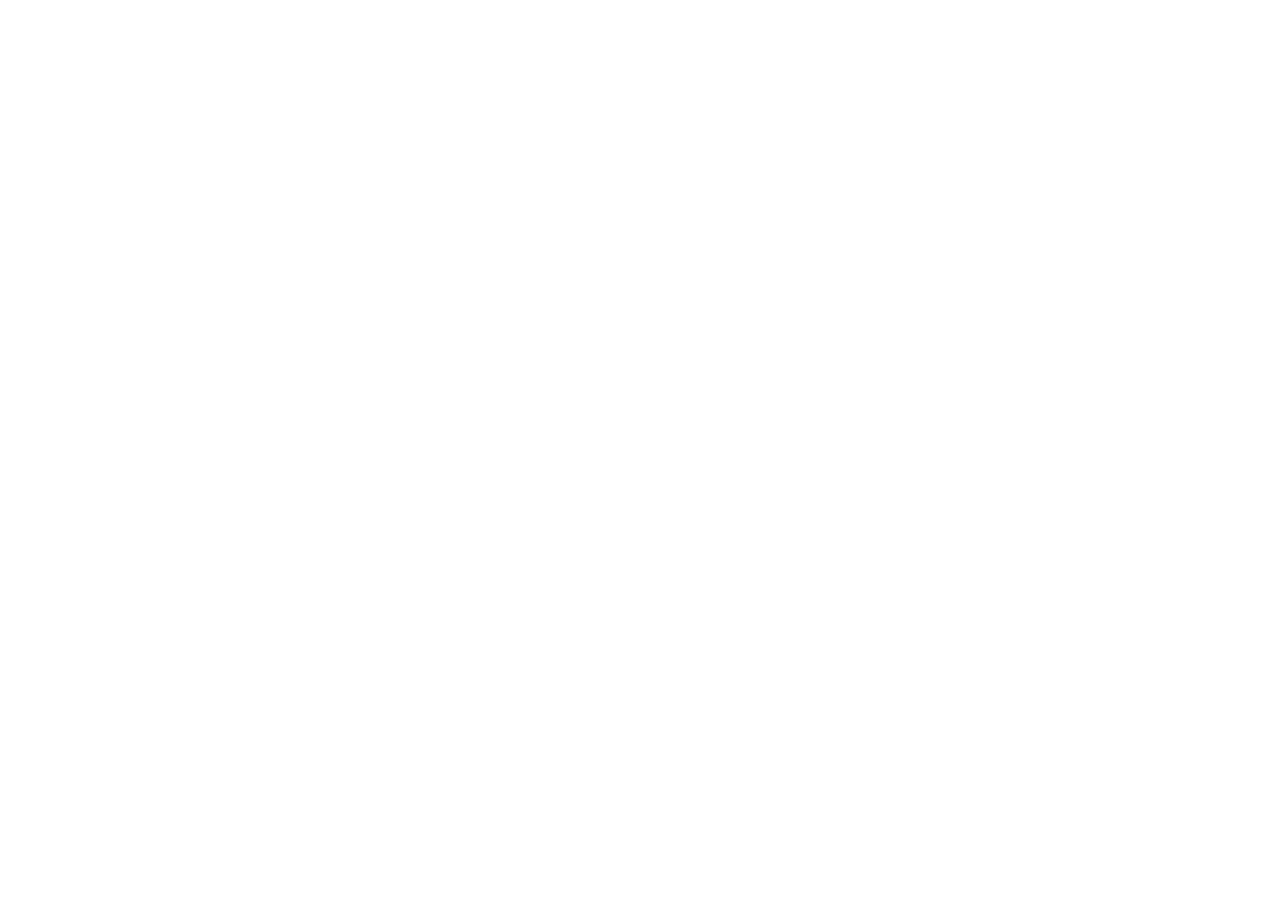
==== index.html @ 0cc3f5cf "inizio" ====
<!DOCTYPE html>
<html lang="en">
<head>
    <meta charset="UTF-8">
    <meta name="viewport" content="width=device-width, initial-scale=1.0">
    <title>Document</title>
</head>
<body>
    <header>
        
    </header>
    <main>



    </main>















</body>
</html>
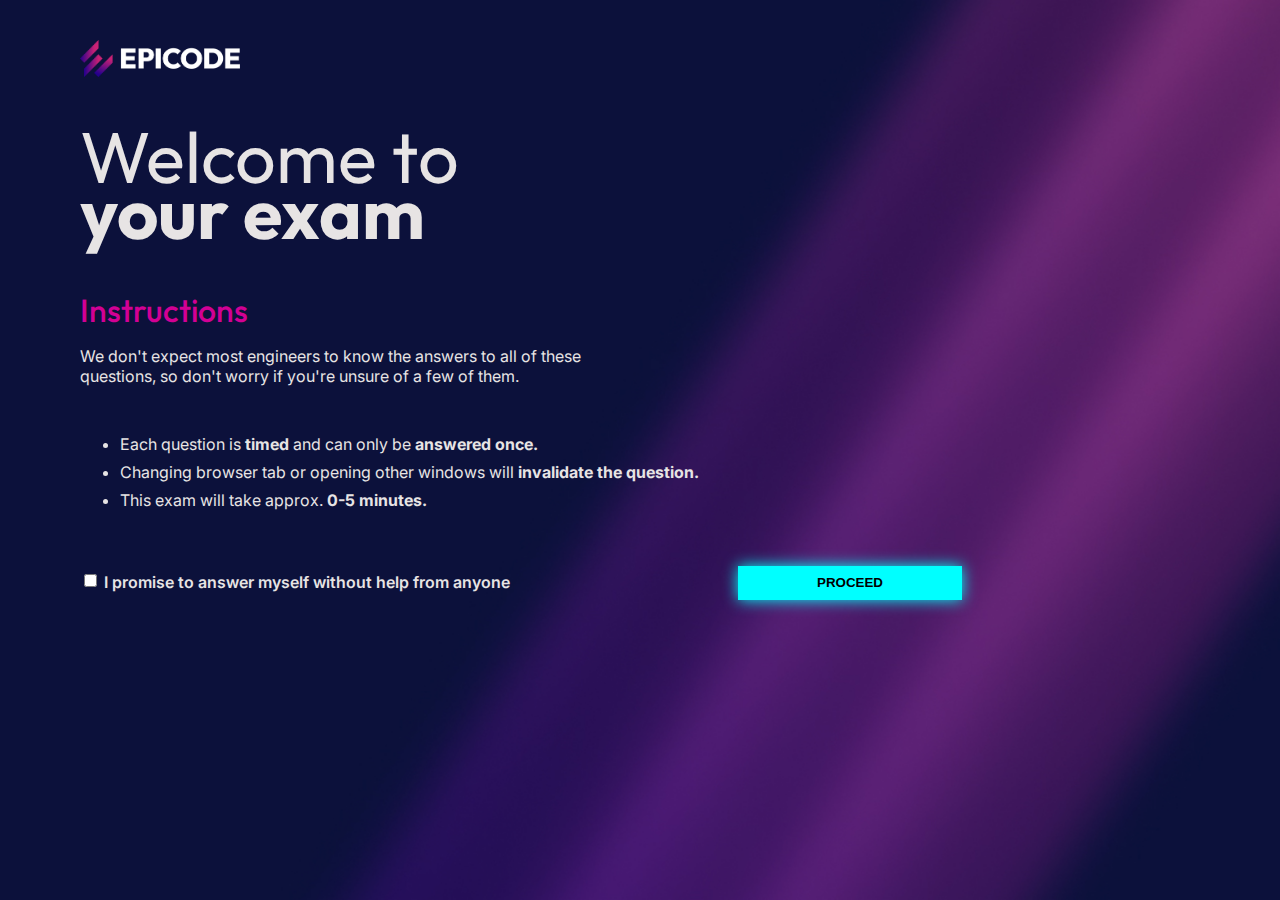
==== commit a9f5041f: "finished the welcome page" ====
--- a/index.html
+++ b/index.html
@@ -3,16 +3,37 @@
 <head>
     <meta charset="UTF-8">
     <meta name="viewport" content="width=device-width, initial-scale=1.0">
+    <link rel="stylesheet" href="./assets/CSS/general.css">
+    <link rel="stylesheet" href="./assets/CSS/welcome.css">
     <title>Document</title>
+    
 </head>
 <body>
     <header>
-        
+        <img class="epicode_logo" src="./assets/epicode_logo.png">
     </header>
     <main>
+        <article>
+            <h1>
+                Welcome to <br><span>your exam</span>
+            </h1>
+            <h3> Instructions</h3>
 
+            <p> We don't expect most engineers to know the answers to all of these<br>
+                questions, so don't worry if you're unsure of a few of them. </p>
+            
+            <ul> 
+                <li>Each question is <span>timed</span> and can only be <span>answered once.</span></li>
+                <li>Changing browser tab or opening other windows will <span>invalidate the question.</span></li>
+                <li>This exam will take approx. <span>0-5 minutes.</span></li>
+            </ul>
 
-
+            <form>
+                <input type="checkbox" id="checkbox" />
+                I promise to answer myself without help from anyone
+                <button>PROCEED</button>
+            </form>
+    </article>
     </main>
 
 
--- a/assets/CSS/general.css
+++ b/assets/CSS/general.css
@@ -0,0 +1,33 @@
+@import url('https://fonts.googleapis.com/css2?family=Outfit:wght@100..900&display=swap');
+@import url('https://fonts.googleapis.com/css2?family=Inter:ital,opsz,wght@0,14..32,100..900;1,14..32,100..900&display=swap');
+
+
+body{
+    margin: 0;
+    background-image: url(../bg.jpg);
+    background-size: 100%;
+    color: rgb(231, 228, 228);
+    padding-inline: 5rem;
+    padding-top: 2.5rem;
+    min-width: 60%;
+    font-family: "Inter", sans-serif;
+    font-optical-sizing: auto;
+    font-weight: 400;
+    font-style: normal;
+    
+}
+
+header{
+    text-align:left;
+}
+
+.epicode_logo{
+    width: 10rem;
+
+}
+h1{
+    font-family: "Outfit", sans-serif;
+    font-optical-sizing: auto;
+    font-weight: <weight>;
+    font-style: normal;
+}--- a/assets/CSS/welcome.css
+++ b/assets/CSS/welcome.css
@@ -0,0 +1,58 @@
+@import url('https://fonts.googleapis.com/css2?family=Outfit:wght@100..900&display=swap');
+@import url('https://fonts.googleapis.com/css2?family=Inter:ital,opsz,wght@0,14..32,100..900;1,14..32,100..900&display=swap');
+
+
+h1{
+    font-size: 4.5rem;
+    font-weight: 400;
+    line-height: 78%;
+}
+
+h1 span{
+    font-weight: bold;
+}
+
+h3{
+    font-family: "Outfit", sans-serif;
+    font-optical-sizing: auto;
+    font-weight: 500;
+    font-style: normal;
+    color: #D20094;
+    font-size: 2rem;
+    margin-bottom:0;
+
+}
+
+p{
+    font-size: 1rem;
+}
+
+ul{
+    padding-top: 2rem;
+    padding-bottom: 2rem;
+}
+
+ul li{
+    padding-bottom: 0.5rem;
+
+}
+span{
+    font-weight: 700;
+
+}
+form{
+    font-weight: 600;
+}
+
+button{
+    font-weight: 800;
+    width: 20%;
+    background-color:#00FFFF ;
+    margin-left: 20%;
+    padding-left: 0.9rem;
+    padding-right: 0.9rem;
+    padding-top: 0.6rem;
+    padding-bottom: 0.6rem;
+    border: none;
+    box-shadow: 0 0 15px #00FFFF;
+}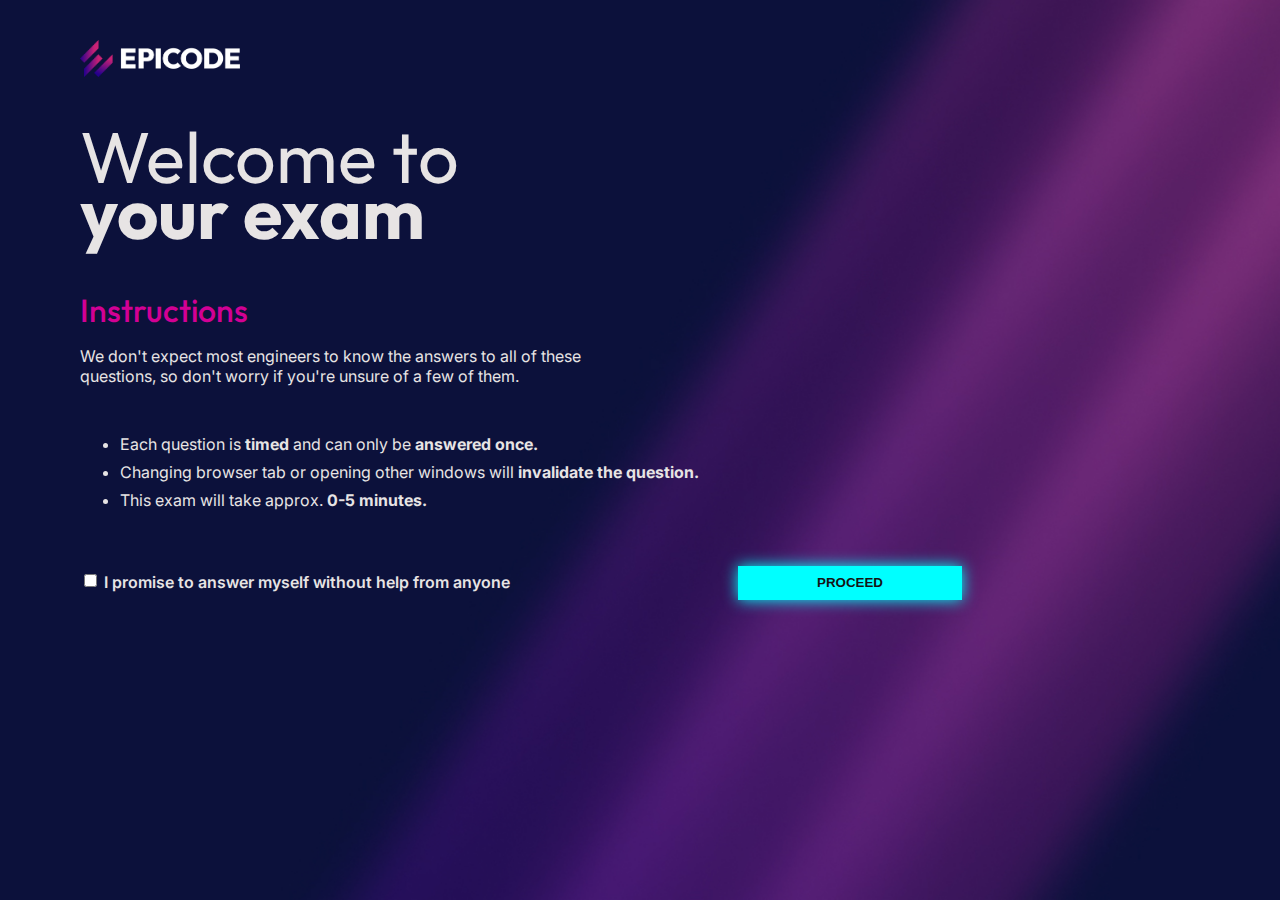
==== commit 4014b234: "timer" ====
--- a/index.html
+++ b/index.html
@@ -31,7 +31,7 @@
             <form>
                 <input type="checkbox" id="checkbox" />
                 I promise to answer myself without help from anyone
-                <button>PROCEED</button>
+                <button><a href="#">PROCEED</a></button>
             </form>
     </article>
     </main>
--- a/assets/CSS/general.css
+++ b/assets/CSS/general.css
@@ -28,6 +28,6 @@
 h1{
     font-family: "Outfit", sans-serif;
     font-optical-sizing: auto;
-    font-weight: <weight>;
+    font-weight: 400;
     font-style: normal;
 }--- a/assets/CSS/welcome.css
+++ b/assets/CSS/welcome.css
@@ -55,4 +55,9 @@
     padding-bottom: 0.6rem;
     border: none;
     box-shadow: 0 0 15px #00FFFF;
+}
+
+a{
+    text-decoration: none;
+    color: rgb(20, 20, 20);
 }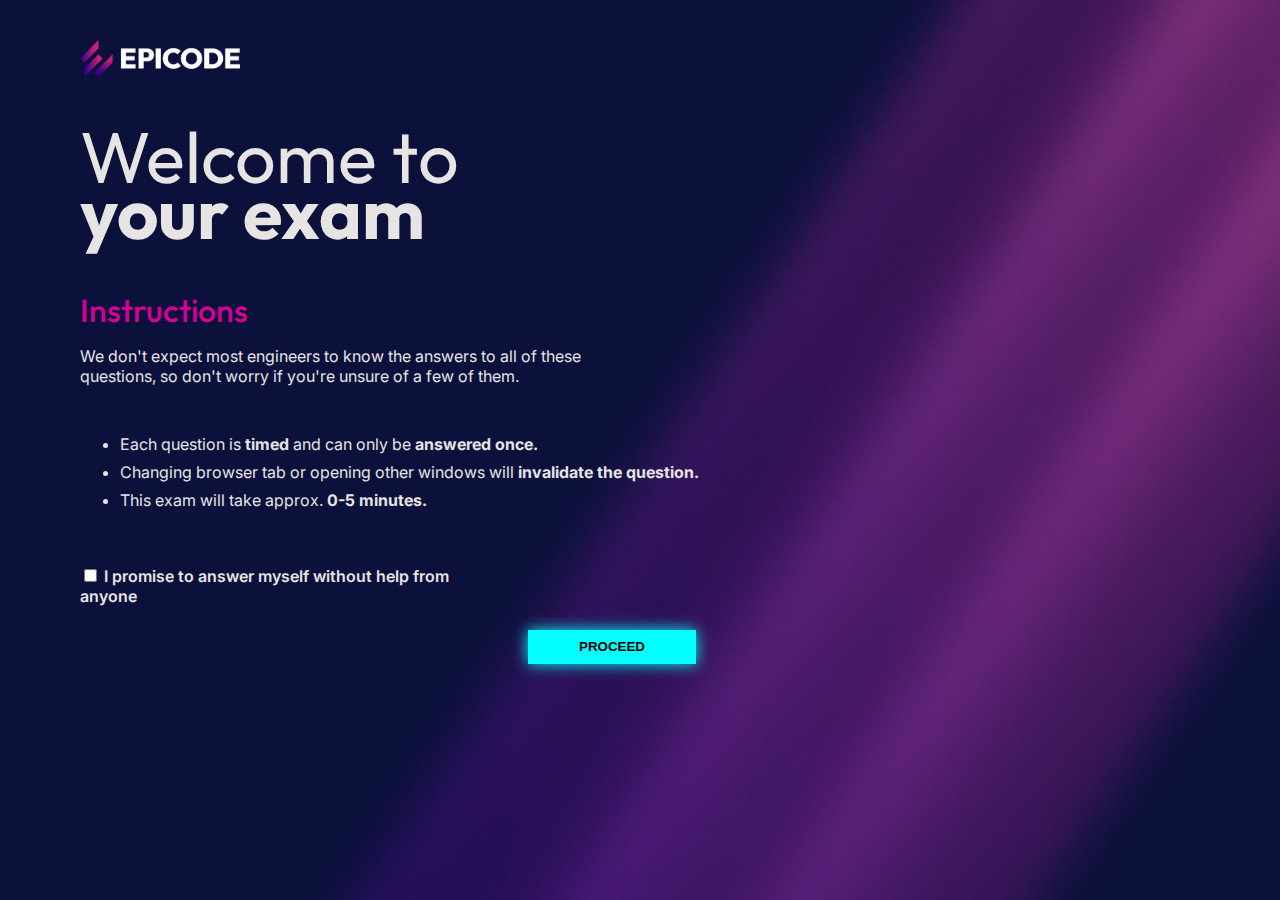
==== commit 95856462: "added link button" ====
--- a/index.html
+++ b/index.html
@@ -28,12 +28,17 @@
                 <li>This exam will take approx. <span>0-5 minutes.</span></li>
             </ul>
 
-            <form>
-                <input type="checkbox" id="checkbox" />
-                I promise to answer myself without help from anyone
-                <button><a href="#">PROCEED</a></button>
-            </form>
-    </article>
+                <form>
+                    <input type="checkbox" id="checkbox" />
+                    <label for="checkbox">I promise to answer myself without help from anyone</label>
+                    <br>
+                    <p id="message"></p>
+                </form>
+                <br>
+                    <button onclick="isClicked()">PROCEED</button>
+                
+        </article>
+        <script src="./assets/JavaScript/welcome.js"></script>
     </main>
 
 
--- a/assets/CSS/general.css
+++ b/assets/CSS/general.css
@@ -1,33 +1,36 @@
-@import url('https://fonts.googleapis.com/css2?family=Outfit:wght@100..900&display=swap');
-@import url('https://fonts.googleapis.com/css2?family=Inter:ital,opsz,wght@0,14..32,100..900;1,14..32,100..900&display=swap');
+@import url("https://fonts.googleapis.com/css2?family=Outfit:wght@100..900&display=swap");
+@import url("https://fonts.googleapis.com/css2?family=Inter:ital,opsz,wght@0,14..32,100..900;1,14..32,100..900&display=swap");
 
-
-body{
-    margin: 0;
-    background-image: url(../bg.jpg);
-    background-size: 100%;
-    color: rgb(231, 228, 228);
-    padding-inline: 5rem;
-    padding-top: 2.5rem;
-    min-width: 60%;
-    font-family: "Inter", sans-serif;
-    font-optical-sizing: auto;
-    font-weight: 400;
-    font-style: normal;
-    
+body {
+  margin: 0;
+  background-image: url(../bg.jpg);
+  background-size: 100%;
+  color: rgb(231, 228, 228);
+  padding-inline: 5rem;
+  padding-top: 2.5rem;
+  min-width: 60%;
+  font-family: "Inter", sans-serif;
+  font-optical-sizing: auto;
+  font-weight: 400;
+  font-style: normal;
 }
 
-header{
-    text-align:left;
+header {
+  text-align: left;
 }
 
-.epicode_logo{
-    width: 10rem;
-
+.epicode_logo {
+  width: 10rem;
 }
-h1{
-    font-family: "Outfit", sans-serif;
-    font-optical-sizing: auto;
-    font-weight: 400;
-    font-style: normal;
-}+h1 {
+  font-family: "Outfit", sans-serif;
+  font-optical-sizing: auto;
+  font-weight: 400;
+  font-style: normal;
+}
+h1 {
+  font-family: "Outfit", sans-serif;
+  font-optical-sizing: auto;
+  font-weight: 400;
+  font-style: normal;
+}
--- a/assets/CSS/welcome.css
+++ b/assets/CSS/welcome.css
@@ -1,63 +1,60 @@
-@import url('https://fonts.googleapis.com/css2?family=Outfit:wght@100..900&display=swap');
-@import url('https://fonts.googleapis.com/css2?family=Inter:ital,opsz,wght@0,14..32,100..900;1,14..32,100..900&display=swap');
+@import url("https://fonts.googleapis.com/css2?family=Outfit:wght@100..900&display=swap");
+@import url("https://fonts.googleapis.com/css2?family=Inter:ital,opsz,wght@0,14..32,100..900;1,14..32,100..900&display=swap");
 
-
-h1{
-    font-size: 4.5rem;
-    font-weight: 400;
-    line-height: 78%;
+h1 {
+  font-size: 4.5rem;
+  font-weight: 400;
+  line-height: 78%;
 }
 
-h1 span{
-    font-weight: bold;
+h1 span {
+  font-weight: bold;
 }
 
-h3{
-    font-family: "Outfit", sans-serif;
-    font-optical-sizing: auto;
-    font-weight: 500;
-    font-style: normal;
-    color: #D20094;
-    font-size: 2rem;
-    margin-bottom:0;
-
+h3 {
+  font-family: "Outfit", sans-serif;
+  font-optical-sizing: auto;
+  font-weight: 500;
+  font-style: normal;
+  color: #d20094;
+  font-size: 2rem;
+  margin-bottom: 0;
 }
 
-p{
-    font-size: 1rem;
+p {
+  font-size: 1rem;
 }
 
-ul{
-    padding-top: 2rem;
-    padding-bottom: 2rem;
+ul {
+  padding-top: 2rem;
+  padding-bottom: 2rem;
 }
 
-ul li{
-    padding-bottom: 0.5rem;
-
+ul li {
+  padding-bottom: 0.5rem;
 }
-span{
-    font-weight: 700;
-
+span {
+  font-weight: 700;
 }
-form{
-    font-weight: 600;
+form {
+  font-weight: 600;
+  display:inline-block;
+  max-width: 35%;
 }
 
-button{
-    font-weight: 800;
-    width: 20%;
-    background-color:#00FFFF ;
-    margin-left: 20%;
-    padding-left: 0.9rem;
-    padding-right: 0.9rem;
-    padding-top: 0.6rem;
-    padding-bottom: 0.6rem;
-    border: none;
-    box-shadow: 0 0 15px #00FFFF;
+button {
+  font-weight: 800;
+  width: 15%;
+  background-color: #00ffff;
+  margin-left: 40%;
+  padding-left: 0.9rem;
+  padding-right: 0.9rem;
+  padding-top: 0.6rem;
+  padding-bottom: 0.6rem;
+  border: none;
+  box-shadow: 0 0 15px #00ffff;
 }
 
-a{
-    text-decoration: none;
-    color: rgb(20, 20, 20);
+#message{
+  display: inline-block;
 }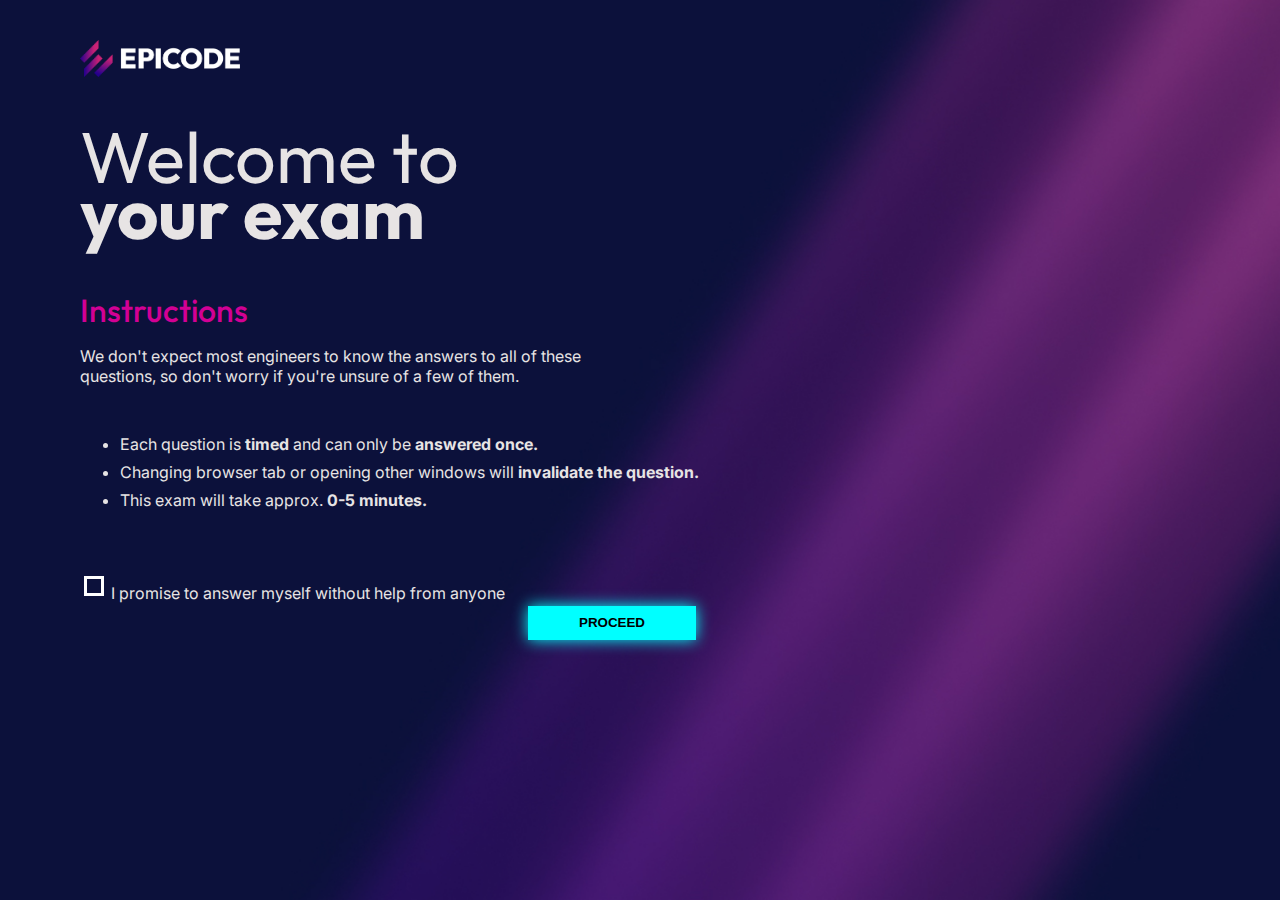
==== commit 1078af02: "check box style" ====
--- a/index.html
+++ b/index.html
@@ -28,14 +28,15 @@
                 <li>This exam will take approx. <span>0-5 minutes.</span></li>
             </ul>
 
-                <form>
-                    <input type="checkbox" id="checkbox" />
-                    <label for="checkbox">I promise to answer myself without help from anyone</label>
-                    <br>
-                    <p id="message"></p>
-                </form>
+            <div>
+                <input type="checkbox" id="checkbox" />
+                <label>I promise to answer myself without help from anyone</label>
                 <br>
-                    <button onclick="isClicked()">PROCEED</button>
+                <p id="message"></p>
+            </div>  
+            <br>
+            <button onclick="isClicked()">PROCEED</button>
+
                 
         </article>
         <script src="./assets/JavaScript/welcome.js"></script>
--- a/assets/CSS/welcome.css
+++ b/assets/CSS/welcome.css
@@ -36,10 +36,14 @@
 span {
   font-weight: 700;
 }
-form {
-  font-weight: 600;
-  display:inline-block;
-  max-width: 35%;
+
+div{
+  max-height: 20px;
+}
+
+
+label{
+  display: inline-block;
 }
 
 button {
@@ -57,4 +61,16 @@
 
 #message{
   display: inline-block;
+}
+
+#checkbox {
+  margin-top: 10px;
+  appearance: none;
+  width: 20px;
+  height: 20px;
+  border: 3px solid white;
+}
+
+#checkbox:checked {
+  background-color: white; 
 }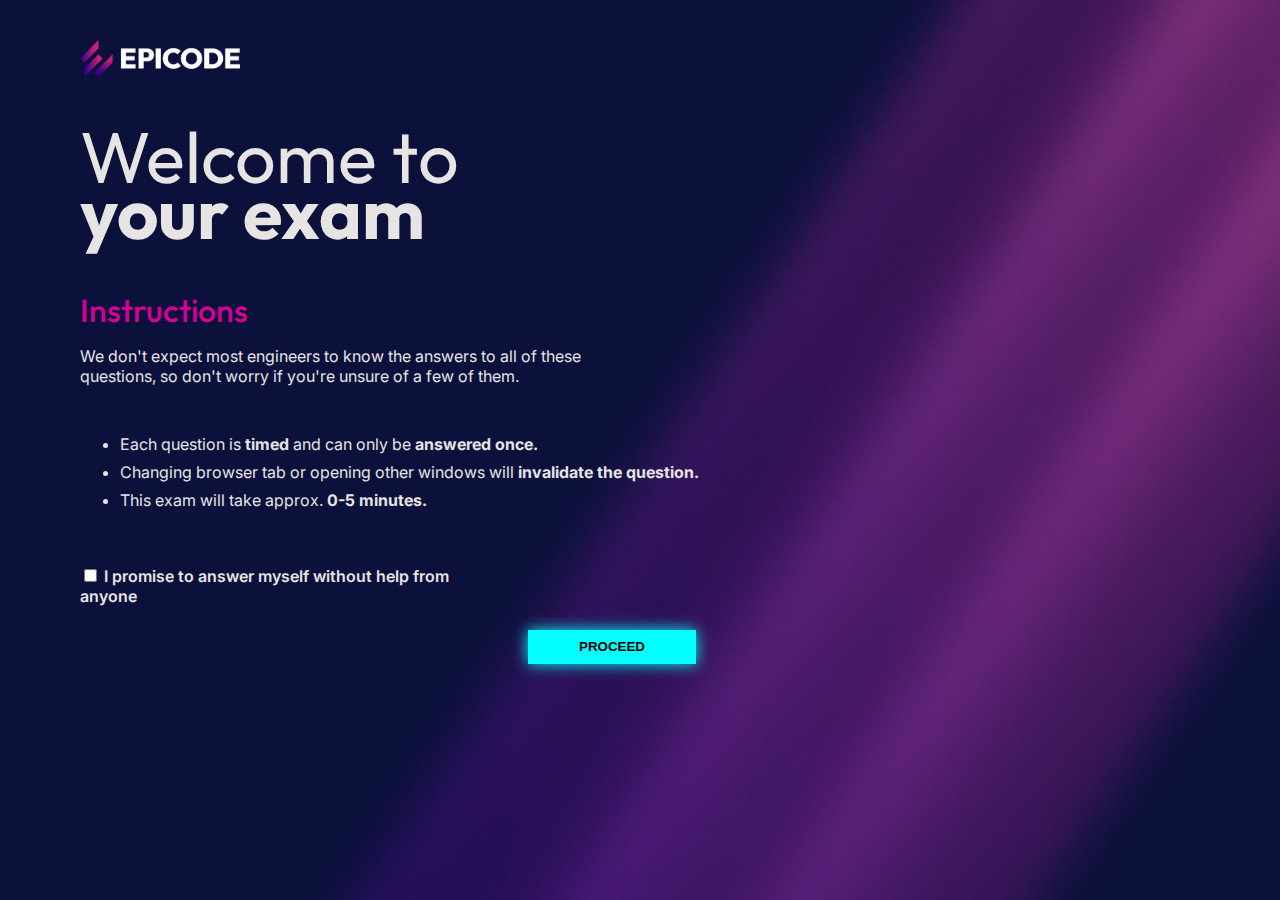
==== commit f59a4c72: "Merge branch 'develop' of https://github.com/Andreea379/BuildWeek into develop" ====
--- a/index.html
+++ b/index.html
@@ -28,15 +28,14 @@
                 <li>This exam will take approx. <span>0-5 minutes.</span></li>
             </ul>
 
-            <div>
-                <input type="checkbox" id="checkbox" />
-                <label>I promise to answer myself without help from anyone</label>
+                <form>
+                    <input type="checkbox" id="checkbox" />
+                    <label for="checkbox">I promise to answer myself without help from anyone</label>
+                    <br>
+                    <p id="message"></p>
+                </form>
                 <br>
-                <p id="message"></p>
-            </div>  
-            <br>
-            <button onclick="isClicked()">PROCEED</button>
-
+                    <button onclick="isClicked()">PROCEED</button>
                 
         </article>
         <script src="./assets/JavaScript/welcome.js"></script>
--- a/assets/CSS/welcome.css
+++ b/assets/CSS/welcome.css
@@ -36,14 +36,10 @@
 span {
   font-weight: 700;
 }
-
-div{
-  max-height: 20px;
-}
-
-
-label{
-  display: inline-block;
+form {
+  font-weight: 600;
+  display:inline-block;
+  max-width: 35%;
 }
 
 button {
@@ -61,16 +57,4 @@
 
 #message{
   display: inline-block;
-}
-
-#checkbox {
-  margin-top: 10px;
-  appearance: none;
-  width: 20px;
-  height: 20px;
-  border: 3px solid white;
-}
-
-#checkbox:checked {
-  background-color: white; 
 }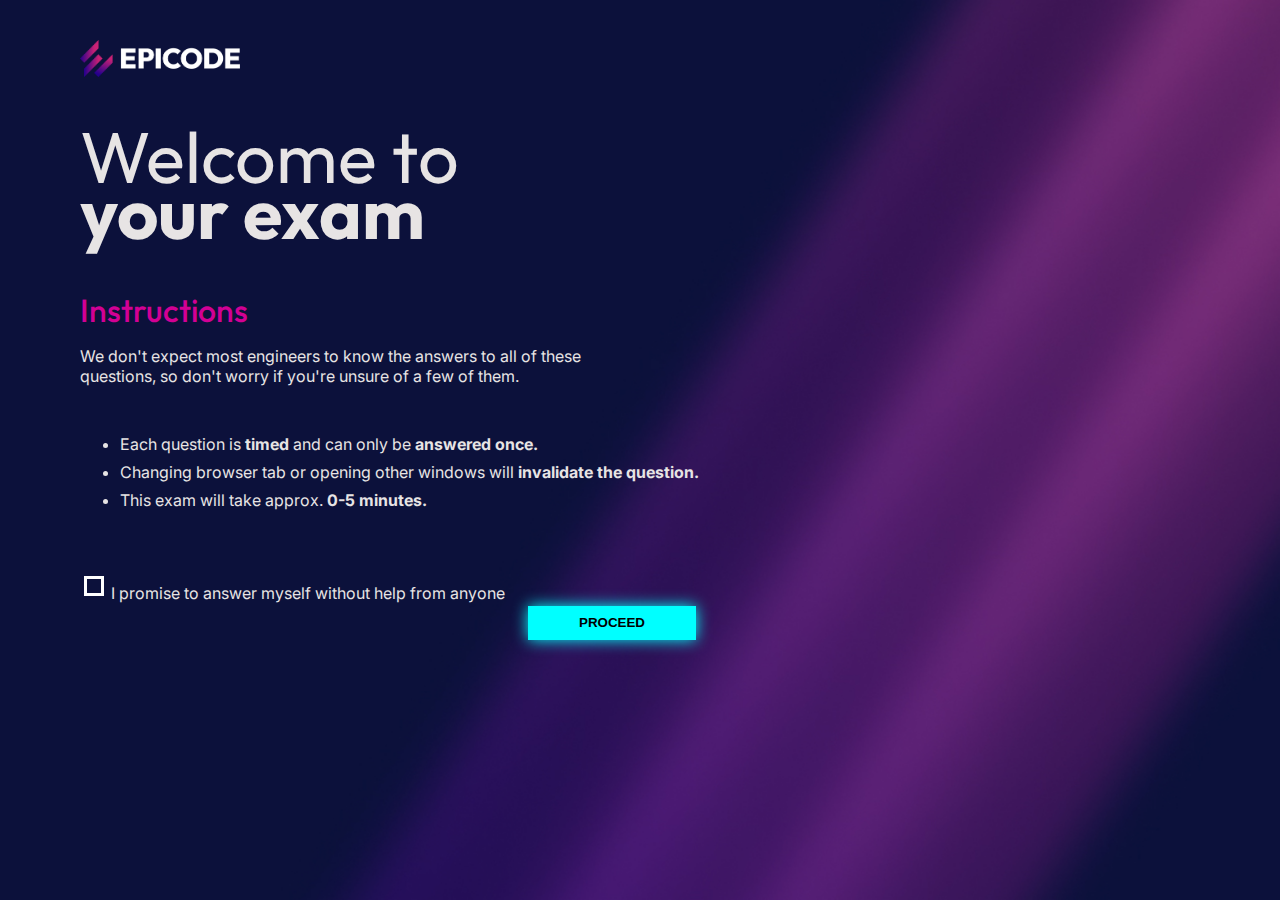
==== commit 289709f2: "Merge branch 'develop' of https://github.com/Andreea379/BuildWeek into develop" ====
--- a/index.html
+++ b/index.html
@@ -28,14 +28,15 @@
                 <li>This exam will take approx. <span>0-5 minutes.</span></li>
             </ul>
 
-                <form>
-                    <input type="checkbox" id="checkbox" />
-                    <label for="checkbox">I promise to answer myself without help from anyone</label>
-                    <br>
-                    <p id="message"></p>
-                </form>
+            <div>
+                <input type="checkbox" id="checkbox" />
+                <label>I promise to answer myself without help from anyone</label>
                 <br>
-                    <button onclick="isClicked()">PROCEED</button>
+                <p id="message"></p>
+            </div>  
+            <br>
+            <button onclick="isClicked()">PROCEED</button>
+
                 
         </article>
         <script src="./assets/JavaScript/welcome.js"></script>
--- a/assets/CSS/welcome.css
+++ b/assets/CSS/welcome.css
@@ -36,10 +36,14 @@
 span {
   font-weight: 700;
 }
-form {
-  font-weight: 600;
-  display:inline-block;
-  max-width: 35%;
+
+div{
+  max-height: 20px;
+}
+
+
+label{
+  display: inline-block;
 }
 
 button {
@@ -57,4 +61,16 @@
 
 #message{
   display: inline-block;
+}
+
+#checkbox {
+  margin-top: 10px;
+  appearance: none;
+  width: 20px;
+  height: 20px;
+  border: 3px solid white;
+}
+
+#checkbox:checked {
+  background-color: white; 
 }